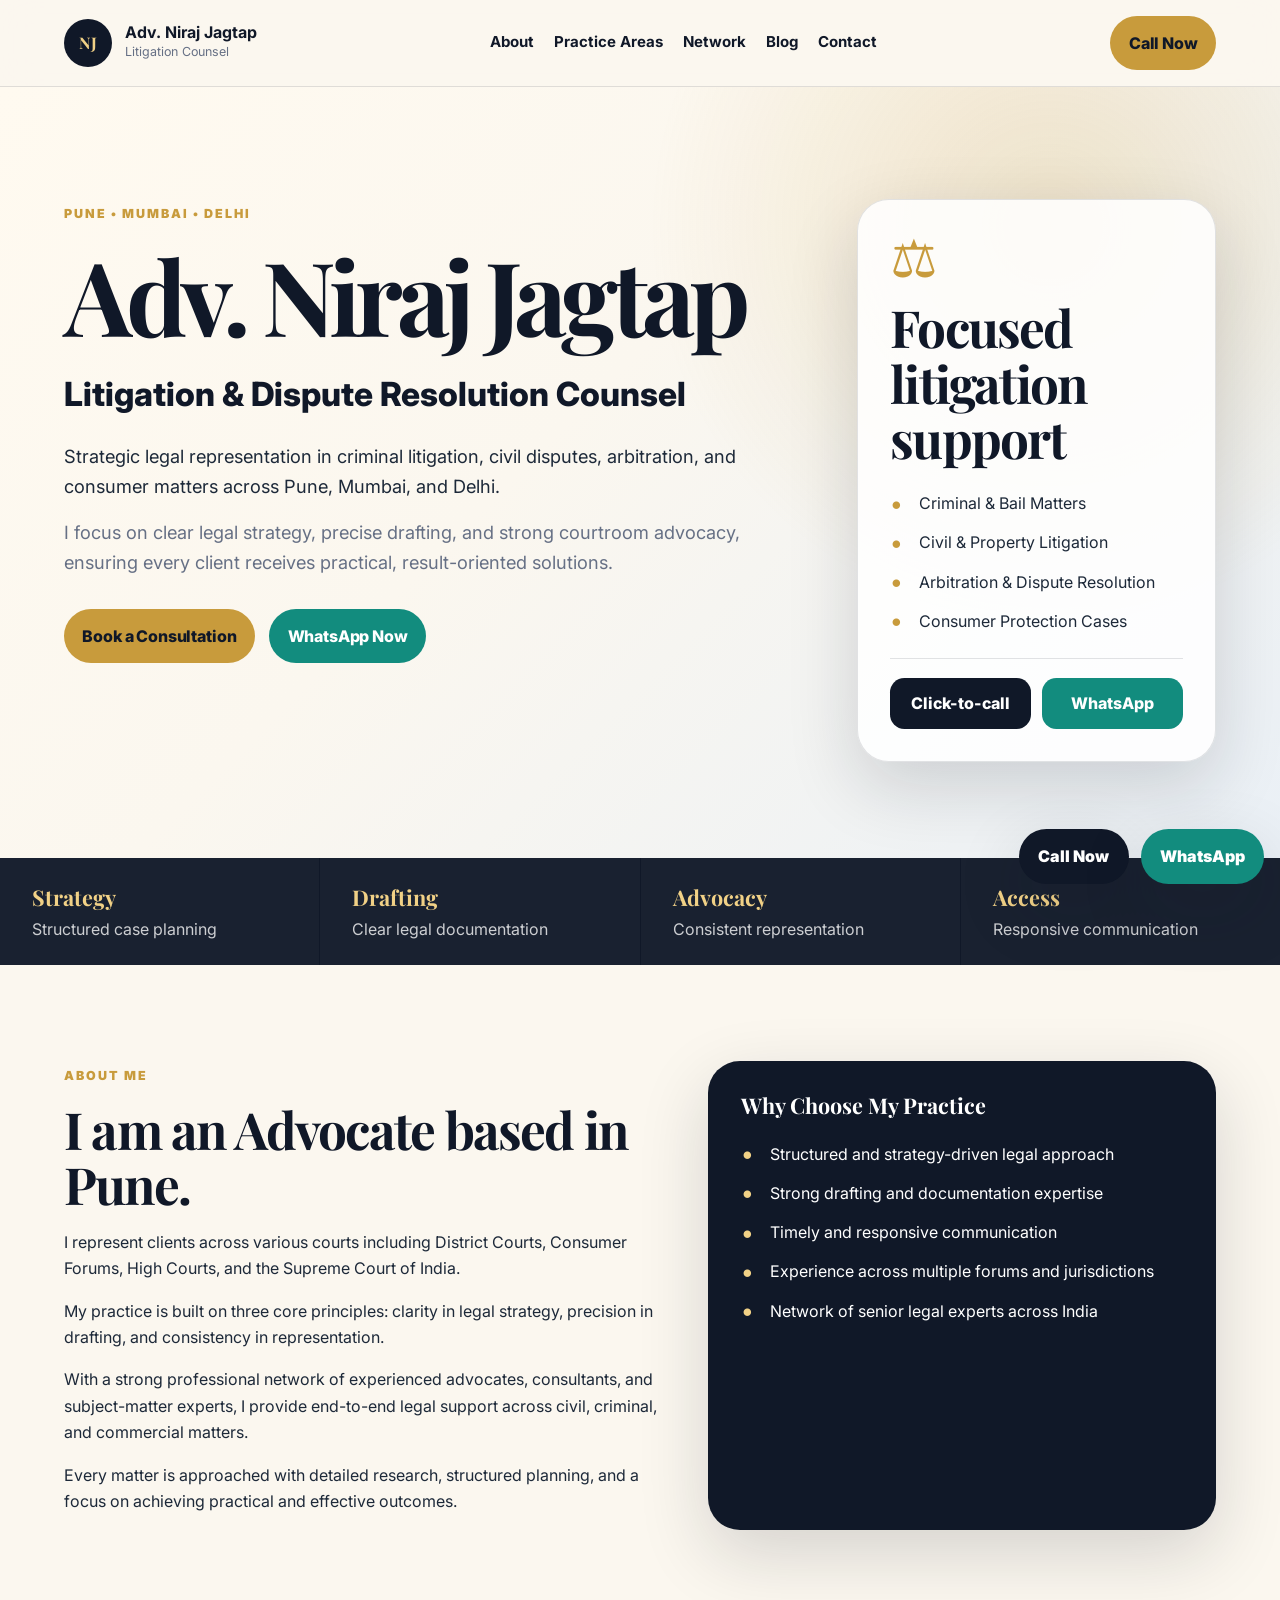
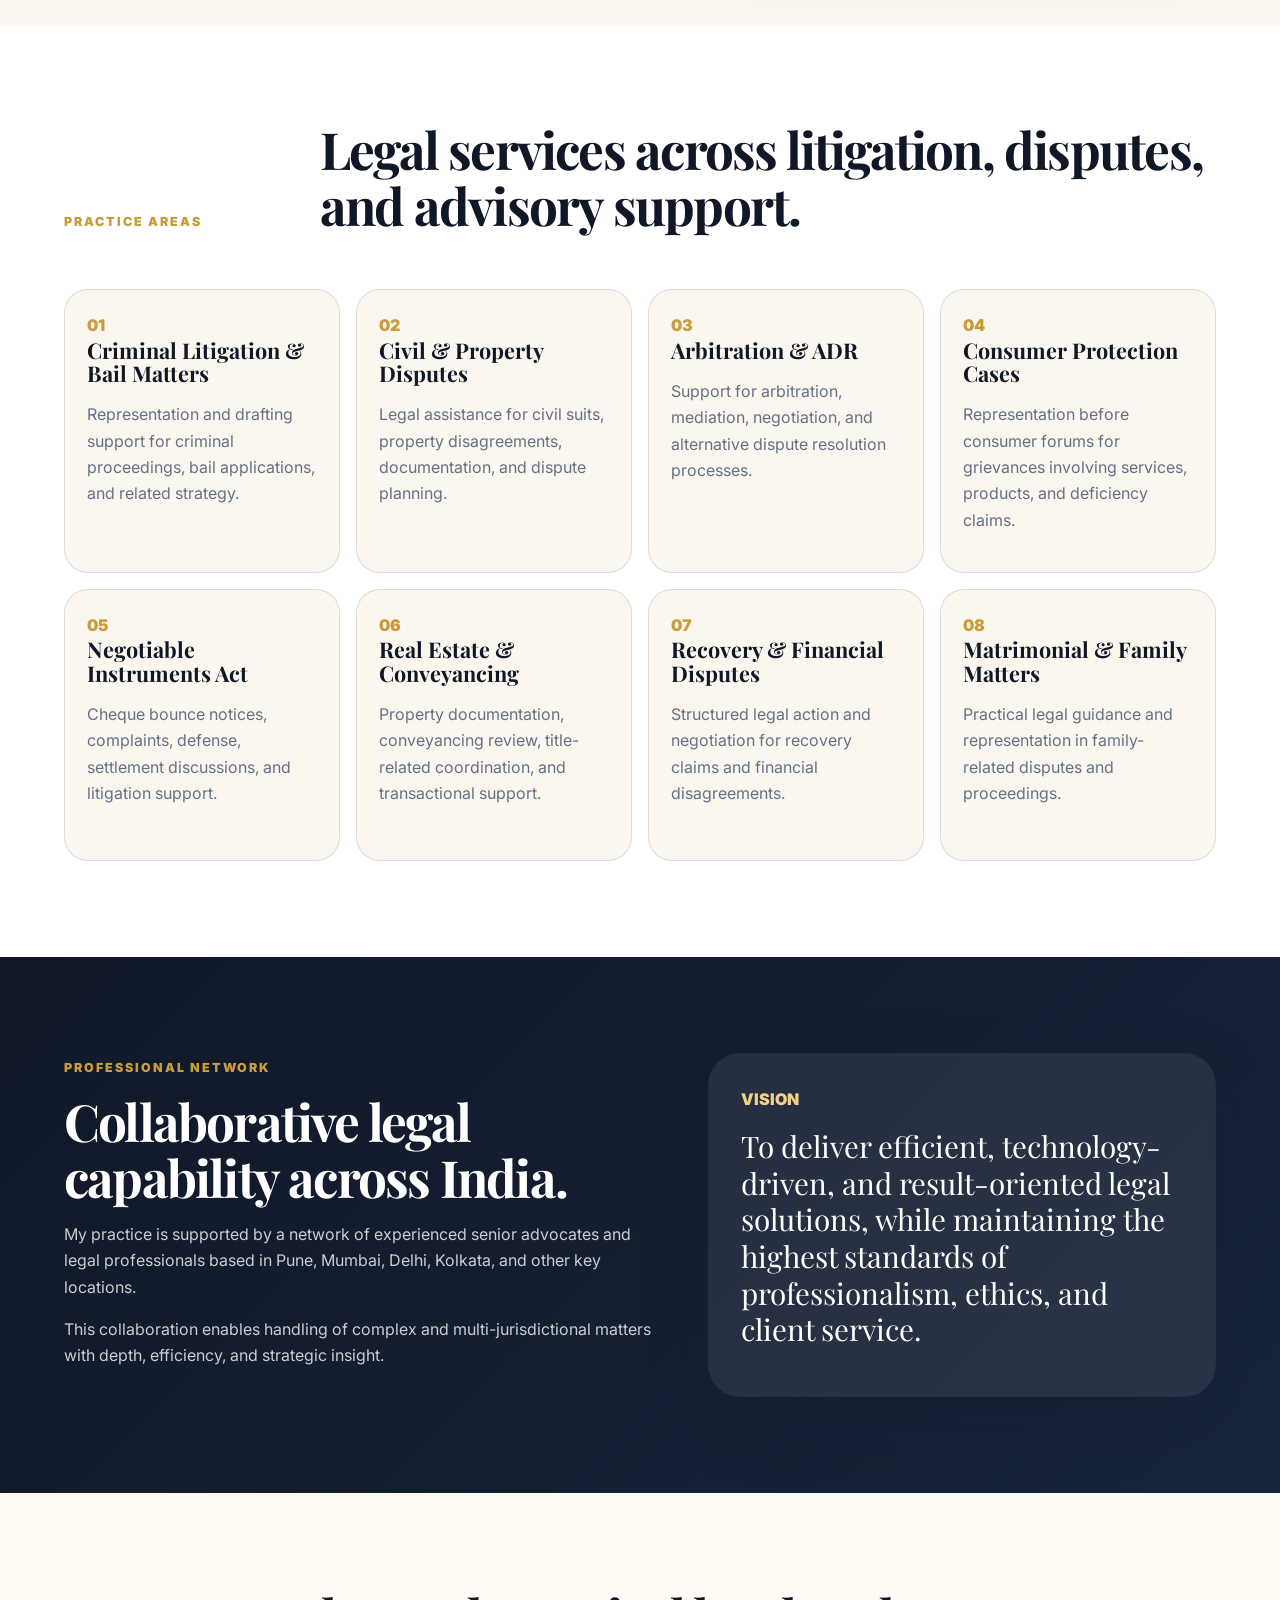
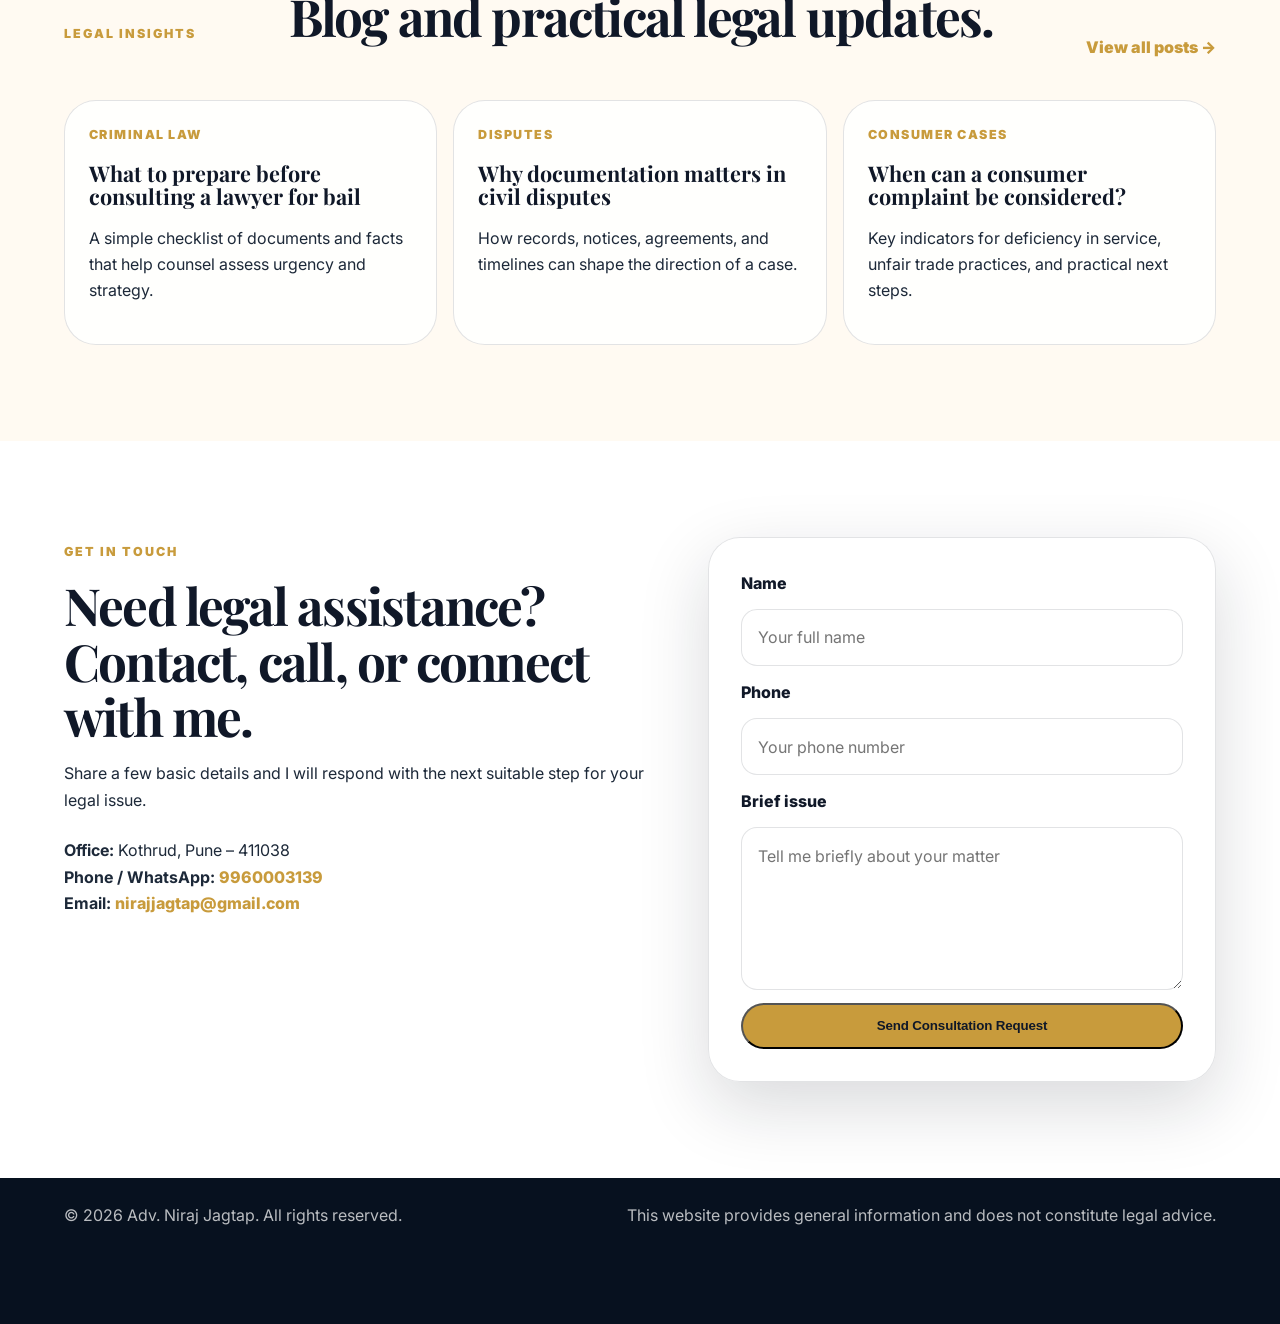
==== index.html @ cd0953e5 "Build advocate portfolio website" ====
<!DOCTYPE html>
<html lang="en">
<head>
  <meta charset="UTF-8" />
  <meta name="viewport" content="width=device-width, initial-scale=1.0" />
  <meta name="description" content="Adv. Niraj Jagtap offers strategic legal representation in criminal litigation, civil disputes, arbitration, consumer matters, and more across Pune, Mumbai, and Delhi." />
  <title>Adv. Niraj Jagtap | Litigation & Dispute Resolution Counsel</title>
  <link rel="preconnect" href="https://fonts.googleapis.com">
  <link rel="preconnect" href="https://fonts.gstatic.com" crossorigin>
  <link href="https://fonts.googleapis.com/css2?family=Inter:wght@400;500;600;700;800&family=Playfair+Display:wght@600;700&display=swap" rel="stylesheet">
  <link rel="stylesheet" href="styles.css" />
</head>
<body>
  <header class="site-header">
    <a class="brand" href="index.html" aria-label="Advocate Niraj Jagtap home">
      <span class="brand-mark">NJ</span>
      <span>
        <strong>Adv. Niraj Jagtap</strong>
        <small>Litigation Counsel</small>
      </span>
    </a>
    <button class="nav-toggle" aria-label="Toggle navigation" aria-expanded="false">☰</button>
    <nav class="site-nav" aria-label="Main navigation">
      <a href="#about">About</a>
      <a href="#practice">Practice Areas</a>
      <a href="#network">Network</a>
      <a href="blog.html">Blog</a>
      <a href="#contact">Contact</a>
    </nav>
    <a class="header-call" href="tel:+919960003139">Call Now</a>
  </header>

  <main>
    <section class="hero section-pad">
      <div class="hero-content">
        <span class="eyebrow">Pune • Mumbai • Delhi</span>
        <h1>Adv. Niraj Jagtap</h1>
        <p class="hero-subtitle">Litigation & Dispute Resolution Counsel</p>
        <p class="hero-copy">Strategic legal representation in criminal litigation, civil disputes, arbitration, and consumer matters across Pune, Mumbai, and Delhi.</p>
        <p class="hero-copy muted">I focus on clear legal strategy, precise drafting, and strong courtroom advocacy, ensuring every client receives practical, result-oriented solutions.</p>
        <div class="hero-actions" aria-label="Consultation options">
          <a class="btn btn-primary" href="#contact">Book a Consultation</a>
          <a class="btn btn-whatsapp" href="https://wa.me/919960003139?text=Hello%20Adv.%20Niraj%20Jagtap%2C%20I%20would%20like%20to%20book%20a%20consultation." target="_blank" rel="noopener">WhatsApp Now</a>
        </div>
      </div>
      <aside class="hero-card" aria-label="Key practice highlights">
        <div class="court-icon" aria-hidden="true">⚖</div>
        <h2>Focused litigation support</h2>
        <ul class="check-list">
          <li>Criminal & Bail Matters</li>
          <li>Civil & Property Litigation</li>
          <li>Arbitration & Dispute Resolution</li>
          <li>Consumer Protection Cases</li>
        </ul>
        <div class="quick-contact">
          <a href="tel:+919960003139">Click-to-call</a>
          <a href="https://wa.me/919960003139" target="_blank" rel="noopener">WhatsApp</a>
        </div>
      </aside>
    </section>

    <section class="trust-strip" aria-label="Practice strengths">
      <div><strong>Strategy</strong><span>Structured case planning</span></div>
      <div><strong>Drafting</strong><span>Clear legal documentation</span></div>
      <div><strong>Advocacy</strong><span>Consistent representation</span></div>
      <div><strong>Access</strong><span>Responsive communication</span></div>
    </section>

    <section id="about" class="section-pad about-grid">
      <div>
        <span class="eyebrow">About Me</span>
        <h2>I am an Advocate based in Pune.</h2>
        <p>I represent clients across various courts including District Courts, Consumer Forums, High Courts, and the Supreme Court of India.</p>
        <p>My practice is built on three core principles: clarity in legal strategy, precision in drafting, and consistency in representation.</p>
        <p>With a strong professional network of experienced advocates, consultants, and subject-matter experts, I provide end-to-end legal support across civil, criminal, and commercial matters.</p>
        <p>Every matter is approached with detailed research, structured planning, and a focus on achieving practical and effective outcomes.</p>
      </div>
      <div class="principles-card">
        <h3>Why Choose My Practice</h3>
        <ul class="check-list dark">
          <li>Structured and strategy-driven legal approach</li>
          <li>Strong drafting and documentation expertise</li>
          <li>Timely and responsive communication</li>
          <li>Experience across multiple forums and jurisdictions</li>
          <li>Network of senior legal experts across India</li>
        </ul>
      </div>
    </section>

    <section id="practice" class="section-pad practice-section">
      <div class="section-heading">
        <span class="eyebrow">Practice Areas</span>
        <h2>Legal services across litigation, disputes, and advisory support.</h2>
      </div>
      <div class="practice-grid">
        <article>
          <span>01</span>
          <h3>Criminal Litigation & Bail Matters</h3>
          <p>Representation and drafting support for criminal proceedings, bail applications, and related strategy.</p>
        </article>
        <article>
          <span>02</span>
          <h3>Civil & Property Disputes</h3>
          <p>Legal assistance for civil suits, property disagreements, documentation, and dispute planning.</p>
        </article>
        <article>
          <span>03</span>
          <h3>Arbitration & ADR</h3>
          <p>Support for arbitration, mediation, negotiation, and alternative dispute resolution processes.</p>
        </article>
        <article>
          <span>04</span>
          <h3>Consumer Protection Cases</h3>
          <p>Representation before consumer forums for grievances involving services, products, and deficiency claims.</p>
        </article>
        <article>
          <span>05</span>
          <h3>Negotiable Instruments Act</h3>
          <p>Cheque bounce notices, complaints, defense, settlement discussions, and litigation support.</p>
        </article>
        <article>
          <span>06</span>
          <h3>Real Estate & Conveyancing</h3>
          <p>Property documentation, conveyancing review, title-related coordination, and transactional support.</p>
        </article>
        <article>
          <span>07</span>
          <h3>Recovery & Financial Disputes</h3>
          <p>Structured legal action and negotiation for recovery claims and financial disagreements.</p>
        </article>
        <article>
          <span>08</span>
          <h3>Matrimonial & Family Matters</h3>
          <p>Practical legal guidance and representation in family-related disputes and proceedings.</p>
        </article>
      </div>
    </section>

    <section id="network" class="section-pad split-panel">
      <div>
        <span class="eyebrow">Professional Network</span>
        <h2>Collaborative legal capability across India.</h2>
        <p>My practice is supported by a network of experienced senior advocates and legal professionals based in Pune, Mumbai, Delhi, Kolkata, and other key locations.</p>
        <p>This collaboration enables handling of complex and multi-jurisdictional matters with depth, efficiency, and strategic insight.</p>
      </div>
      <div class="vision-card">
        <span>Vision</span>
        <p>To deliver efficient, technology-driven, and result-oriented legal solutions, while maintaining the highest standards of professionalism, ethics, and client service.</p>
      </div>
    </section>

    <section class="section-pad blog-preview">
      <div class="section-heading compact">
        <span class="eyebrow">Legal Insights</span>
        <h2>Blog and practical legal updates.</h2>
        <a href="blog.html">View all posts →</a>
      </div>
      <div class="blog-cards">
        <article>
          <p class="blog-tag">Criminal Law</p>
          <h3>What to prepare before consulting a lawyer for bail</h3>
          <p>A simple checklist of documents and facts that help counsel assess urgency and strategy.</p>
        </article>
        <article>
          <p class="blog-tag">Disputes</p>
          <h3>Why documentation matters in civil disputes</h3>
          <p>How records, notices, agreements, and timelines can shape the direction of a case.</p>
        </article>
        <article>
          <p class="blog-tag">Consumer Cases</p>
          <h3>When can a consumer complaint be considered?</h3>
          <p>Key indicators for deficiency in service, unfair trade practices, and practical next steps.</p>
        </article>
      </div>
    </section>

    <section id="contact" class="section-pad contact-section">
      <div class="contact-copy">
        <span class="eyebrow">Get in Touch</span>
        <h2>Need legal assistance? Contact, call, or connect with me.</h2>
        <p>Share a few basic details and I will respond with the next suitable step for your legal issue.</p>
        <address>
          <strong>Office:</strong> Kothrud, Pune – 411038<br>
          <strong>Phone / WhatsApp:</strong> <a href="tel:+919960003139">9960003139</a><br>
          <strong>Email:</strong> <a href="mailto:nirajjagtap@gmail.com">nirajjagtap@gmail.com</a>
        </address>
      </div>
      <form class="contact-form" action="mailto:nirajjagtap@gmail.com" method="post" enctype="text/plain">
        <label for="name">Name</label>
        <input id="name" name="Name" type="text" placeholder="Your full name" required>
        <label for="phone">Phone</label>
        <input id="phone" name="Phone" type="tel" placeholder="Your phone number" required>
        <label for="issue">Brief issue</label>
        <textarea id="issue" name="Brief issue" rows="5" placeholder="Tell me briefly about your matter" required></textarea>
        <button class="btn btn-primary" type="submit">Send Consultation Request</button>
      </form>
    </section>
  </main>

  <footer class="site-footer">
    <p>© 2026 Adv. Niraj Jagtap. All rights reserved.</p>
    <p>This website provides general information and does not constitute legal advice.</p>
  </footer>

  <div class="floating-actions" aria-label="Persistent contact buttons">
    <a class="float-call" href="tel:+919960003139">Call Now</a>
    <a class="float-whatsapp" href="https://wa.me/919960003139?text=Hello%20Adv.%20Niraj%20Jagtap%2C%20I%20need%20legal%20assistance." target="_blank" rel="noopener" aria-label="WhatsApp Adv. Niraj Jagtap">WhatsApp</a>
  </div>

  <script src="script.js"></script>
</body>
</html>
---- styles.css ----
:root {
  --navy: #101828;
  --navy-2: #18243a;
  --gold: #c89b3c;
  --gold-2: #f1d186;
  --cream: #fbf7ef;
  --paper: #ffffff;
  --ink: #1d2939;
  --muted: #667085;
  --line: rgba(16, 24, 40, 0.12);
  --shadow: 0 24px 70px rgba(16, 24, 40, 0.16);
  --whatsapp: #128c7e;
}

* { box-sizing: border-box; }

html { scroll-behavior: smooth; }

body {
  margin: 0;
  color: var(--ink);
  background: var(--cream);
  font-family: Inter, system-ui, -apple-system, BlinkMacSystemFont, "Segoe UI", sans-serif;
  line-height: 1.65;
}

a { color: inherit; text-decoration: none; }

p { margin: 0 0 1rem; }

h1, h2, h3 {
  color: var(--navy);
  font-family: "Playfair Display", Georgia, serif;
  line-height: 1.08;
  margin: 0 0 1rem;
}

h1 { font-size: clamp(3rem, 8vw, 6.7rem); letter-spacing: -0.06em; }
h2 { font-size: clamp(2rem, 4vw, 3.4rem); letter-spacing: -0.035em; }
h3 { font-size: 1.35rem; }

.section-pad { padding: 6rem clamp(1.2rem, 5vw, 5.5rem); }

.site-header {
  align-items: center;
  backdrop-filter: blur(18px);
  background: rgba(251, 247, 239, 0.9);
  border-bottom: 1px solid var(--line);
  display: flex;
  gap: 1.5rem;
  justify-content: space-between;
  left: 0;
  padding: 1rem clamp(1.2rem, 5vw, 5.5rem);
  position: sticky;
  right: 0;
  top: 0;
  z-index: 50;
}

.brand { align-items: center; display: flex; gap: 0.8rem; min-width: max-content; }
.brand-mark {
  align-items: center;
  background: var(--navy);
  border-radius: 50%;
  color: var(--gold-2);
  display: inline-flex;
  font-family: "Playfair Display", Georgia, serif;
  font-weight: 700;
  height: 3rem;
  justify-content: center;
  width: 3rem;
}
.brand strong { color: var(--navy); display: block; line-height: 1.2; }
.brand small { color: var(--muted); display: block; font-size: 0.78rem; }

.site-nav { align-items: center; display: flex; gap: 1.25rem; font-weight: 700; }
.site-nav a { color: var(--navy); font-size: 0.94rem; }
.site-nav a:hover, .site-nav a[aria-current="page"] { color: var(--gold); }

.header-call,
.btn {
  border-radius: 999px;
  display: inline-flex;
  font-weight: 800;
  justify-content: center;
  letter-spacing: -0.01em;
  padding: 0.85rem 1.15rem;
  transition: transform 180ms ease, box-shadow 180ms ease, background 180ms ease;
}

.header-call, .btn-primary { background: var(--gold); color: var(--navy); }
.btn-whatsapp { background: var(--whatsapp); color: white; }
.btn:hover, .header-call:hover { box-shadow: var(--shadow); transform: translateY(-2px); }
.nav-toggle { display: none; }

.hero {
  background:
    radial-gradient(circle at 82% 18%, rgba(200, 155, 60, 0.22), transparent 25rem),
    linear-gradient(135deg, #fffaf0 0%, #fbf7ef 44%, #eaf0f6 100%);
  display: grid;
  gap: 3rem;
  grid-template-columns: minmax(0, 1.35fr) minmax(20rem, 0.65fr);
  min-height: 82vh;
  padding-top: 7rem;
}

.eyebrow {
  color: var(--gold);
  display: inline-flex;
  font-size: 0.78rem;
  font-weight: 900;
  letter-spacing: 0.16em;
  margin-bottom: 1rem;
  text-transform: uppercase;
}

.hero-subtitle { color: var(--navy); font-size: clamp(1.35rem, 2.6vw, 2.1rem); font-weight: 800; margin-bottom: 1.2rem; }
.hero-copy { font-size: 1.14rem; max-width: 48rem; }
.muted { color: var(--muted); }
.hero-actions { display: flex; flex-wrap: wrap; gap: 0.9rem; margin-top: 2rem; }

.hero-card,
.principles-card,
.vision-card,
.contact-form,
.post-card,
.blog-cards article {
  background: rgba(255, 255, 255, 0.86);
  border: 1px solid var(--line);
  border-radius: 2rem;
  box-shadow: var(--shadow);
}

.hero-card { align-self: end; padding: 2rem; }
.court-icon { color: var(--gold); font-size: 3.3rem; line-height: 1; margin-bottom: 1rem; }
.check-list { list-style: none; margin: 1.5rem 0; padding: 0; }
.check-list li { margin-bottom: 0.8rem; padding-left: 1.8rem; position: relative; }
.check-list li::before { color: var(--gold); content: "•"; font-size: 1.5rem; left: 0; line-height: 1; position: absolute; top: 0.08rem; }
.quick-contact { border-top: 1px solid var(--line); display: grid; gap: 0.7rem; grid-template-columns: 1fr 1fr; padding-top: 1.2rem; }
.quick-contact a { background: var(--navy); border-radius: 0.9rem; color: white; font-weight: 800; padding: 0.75rem; text-align: center; }
.quick-contact a:last-child { background: var(--whatsapp); }

.trust-strip {
  background: var(--navy);
  color: white;
  display: grid;
  gap: 1px;
  grid-template-columns: repeat(4, 1fr);
}
.trust-strip div { background: rgba(255, 255, 255, 0.04); padding: 1.4rem clamp(1rem, 3vw, 2rem); }
.trust-strip strong { color: var(--gold-2); display: block; font-family: "Playfair Display", Georgia, serif; font-size: 1.35rem; }
.trust-strip span { color: rgba(255, 255, 255, 0.78); }

.about-grid, .split-panel, .contact-section {
  display: grid;
  gap: 3rem;
  grid-template-columns: minmax(0, 1.08fr) minmax(20rem, 0.92fr);
}
.principles-card { background: var(--navy); color: white; padding: 2rem; }
.principles-card h3 { color: white; }
.check-list.dark li::before { color: var(--gold-2); }

.practice-section { background: #fff; }
.section-heading { align-items: end; display: flex; gap: 2rem; justify-content: space-between; margin-bottom: 2.5rem; }
.section-heading h2 { max-width: 56rem; }
.practice-grid { display: grid; gap: 1rem; grid-template-columns: repeat(4, 1fr); }
.practice-grid article {
  background: var(--cream);
  border: 1px solid var(--line);
  border-radius: 1.5rem;
  min-height: 17rem;
  padding: 1.4rem;
}
.practice-grid span { color: var(--gold); font-weight: 900; }
.practice-grid p { color: var(--muted); }

.split-panel { background: linear-gradient(135deg, var(--navy), var(--navy-2)); color: rgba(255, 255, 255, 0.78); }
.split-panel h2 { color: white; }
.vision-card { background: rgba(255, 255, 255, 0.08); color: white; padding: 2rem; }
.vision-card span { color: var(--gold-2); font-weight: 900; text-transform: uppercase; }
.vision-card p { font-family: "Playfair Display", Georgia, serif; font-size: 1.85rem; line-height: 1.24; margin-top: 1rem; }

.blog-preview { background: #fffaf2; }
.section-heading.compact a { color: var(--gold); font-weight: 900; min-width: max-content; }
.blog-cards { display: grid; gap: 1rem; grid-template-columns: repeat(3, 1fr); }
.blog-cards article { box-shadow: none; padding: 1.5rem; }
.blog-tag { color: var(--gold); font-size: 0.78rem; font-weight: 900; letter-spacing: 0.12em; text-transform: uppercase; }

.contact-section { background: var(--paper); }
.contact-copy address { font-style: normal; margin-top: 1.5rem; }
.contact-copy a { color: var(--gold); font-weight: 800; }
.contact-form { display: grid; gap: 0.8rem; padding: 2rem; }
.contact-form label { color: var(--navy); font-weight: 800; }
.contact-form input, .contact-form textarea {
  border: 1px solid var(--line);
  border-radius: 1rem;
  font: inherit;
  padding: 0.9rem 1rem;
  resize: vertical;
  width: 100%;
}
.contact-form input:focus, .contact-form textarea:focus { border-color: var(--gold); outline: 3px solid rgba(200, 155, 60, 0.18); }

.page-hero {
  background: linear-gradient(135deg, var(--navy), #233450);
  color: rgba(255, 255, 255, 0.8);
  padding-bottom: 5rem;
  padding-top: 6rem;
}
.page-hero h1 { color: white; max-width: 65rem; }
.page-hero p { max-width: 52rem; }
.blog-list { display: grid; gap: 1.2rem; grid-template-columns: repeat(2, 1fr); }
.post-card { box-shadow: none; padding: 1.7rem; }
.post-card p:not(.blog-tag) { color: var(--muted); }
.post-card a { color: var(--gold); font-weight: 900; }

.site-footer {
  background: #07111f;
  color: rgba(255, 255, 255, 0.72);
  display: flex;
  flex-wrap: wrap;
  gap: 1rem;
  justify-content: space-between;
  padding: 1.5rem clamp(1.2rem, 5vw, 5.5rem) 6rem;
}
.site-footer p { margin: 0; }

.floating-actions {
  bottom: 1rem;
  display: flex;
  gap: 0.75rem;
  position: fixed;
  right: 1rem;
  z-index: 60;
}
.floating-actions a {
  border-radius: 999px;
  box-shadow: var(--shadow);
  color: white;
  font-weight: 900;
  padding: 0.9rem 1.2rem;
}
.float-call { background: var(--navy); }
.float-whatsapp { background: var(--whatsapp); }

@media (max-width: 1050px) {
  .practice-grid { grid-template-columns: repeat(2, 1fr); }
  .hero, .about-grid, .split-panel, .contact-section { grid-template-columns: 1fr; }
  .hero-card { align-self: stretch; }
}

@media (max-width: 760px) {
  .section-pad { padding: 4rem 1.15rem; }
  .site-header { padding: 0.85rem 1rem; }
  .nav-toggle {
    background: var(--navy);
    border: 0;
    border-radius: 0.7rem;
    color: white;
    display: inline-flex;
    font-size: 1.2rem;
    padding: 0.5rem 0.7rem;
  }
  .site-nav {
    background: var(--paper);
    border: 1px solid var(--line);
    border-radius: 1rem;
    box-shadow: var(--shadow);
    display: none;
    flex-direction: column;
    left: 1rem;
    padding: 1rem;
    position: absolute;
    right: 1rem;
    top: 4.7rem;
  }
  .site-nav.open { display: flex; }
  .header-call { display: none; }
  .hero { min-height: auto; padding-top: 4.5rem; }
  .trust-strip, .blog-cards, .blog-list { grid-template-columns: 1fr; }
  .practice-grid { grid-template-columns: 1fr; }
  .section-heading { align-items: start; flex-direction: column; }
  .quick-contact, .floating-actions { grid-template-columns: 1fr 1fr; }
  .floating-actions { left: 0.75rem; right: 0.75rem; }
  .floating-actions a { flex: 1; padding-inline: 0.8rem; text-align: center; }
}
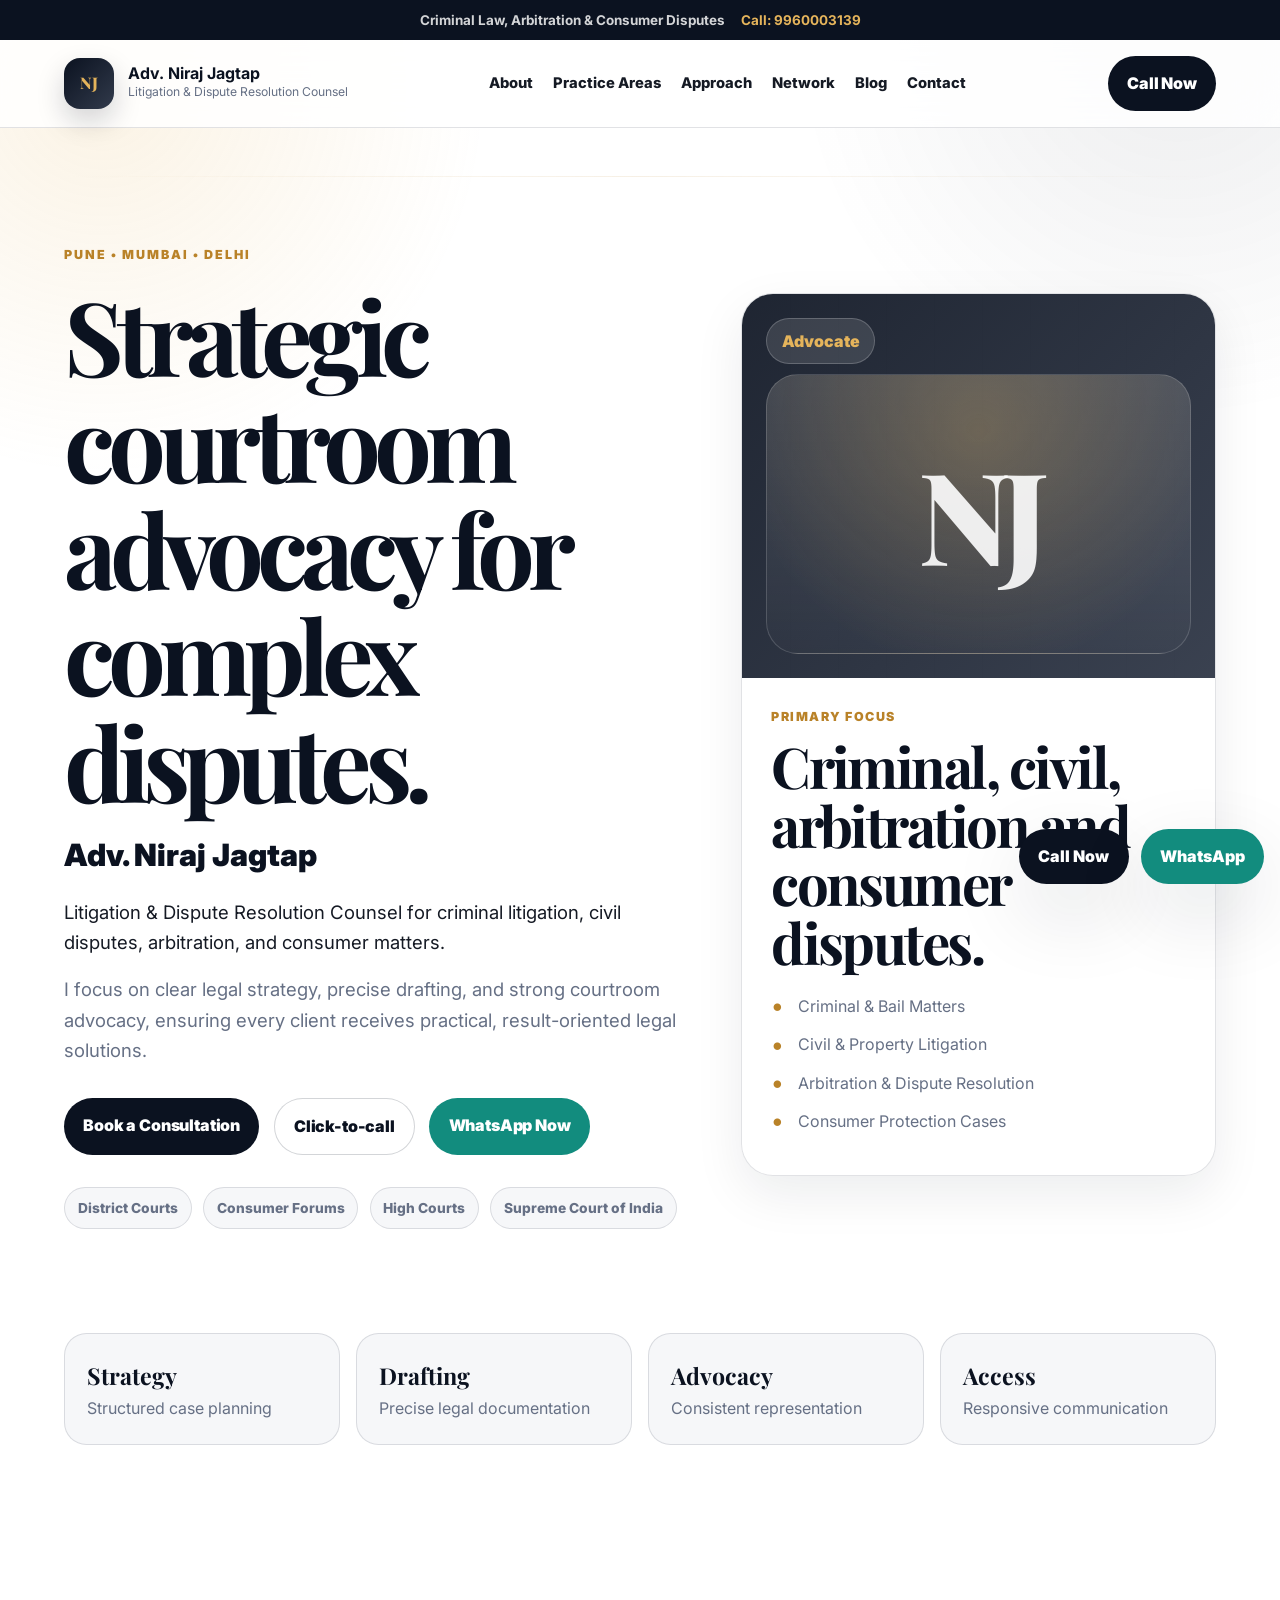
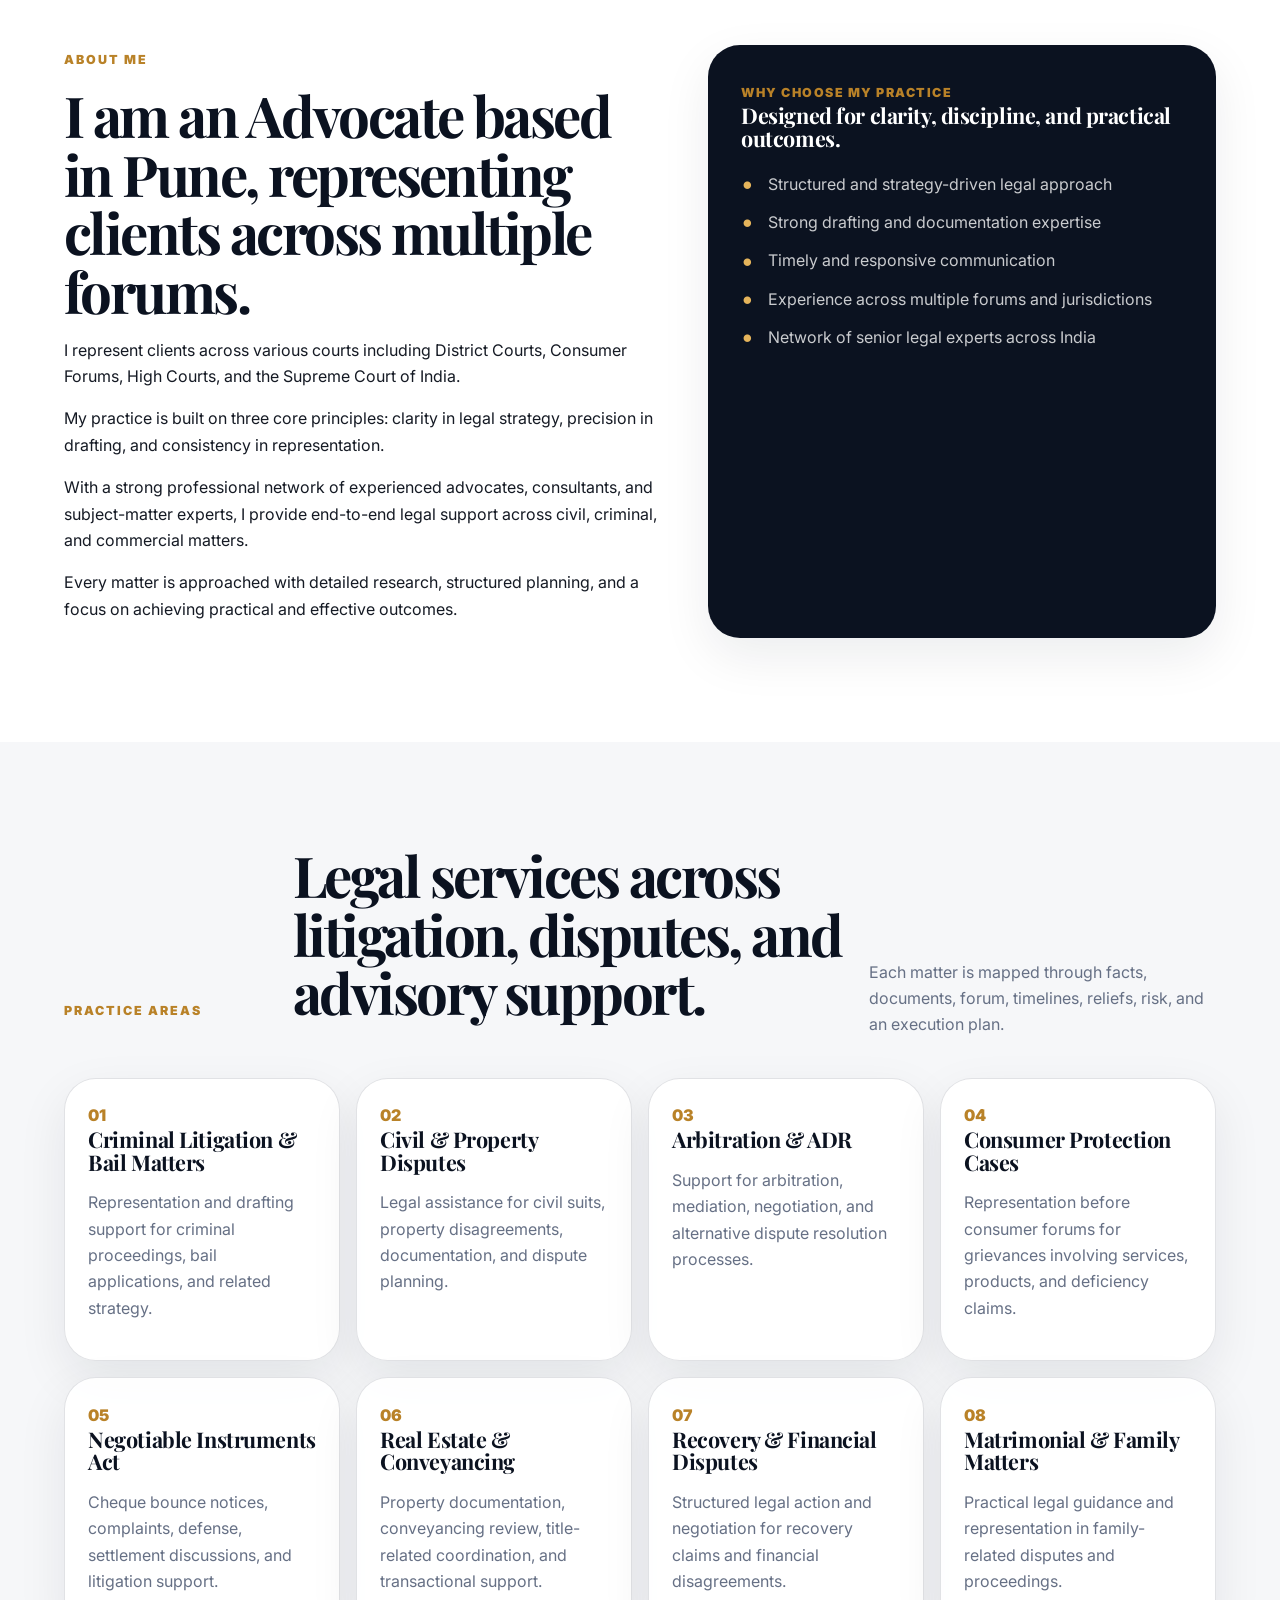
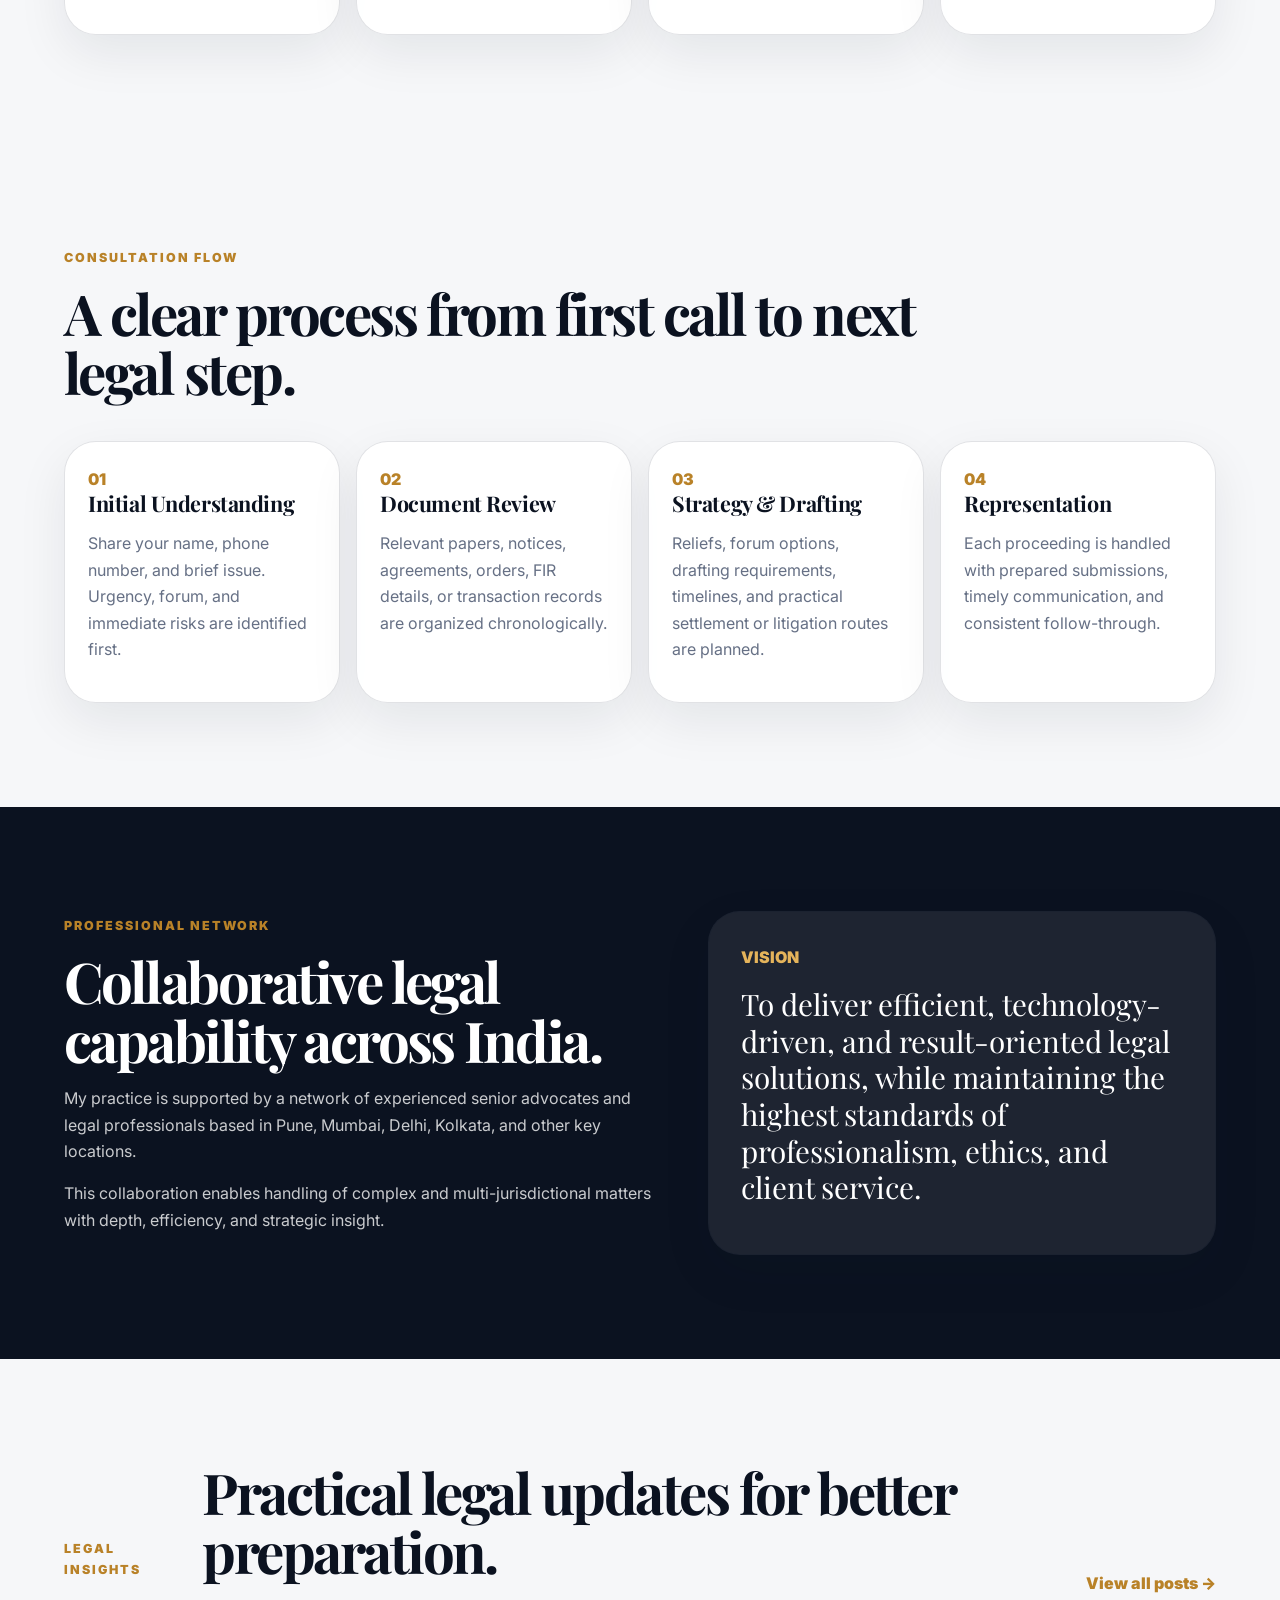
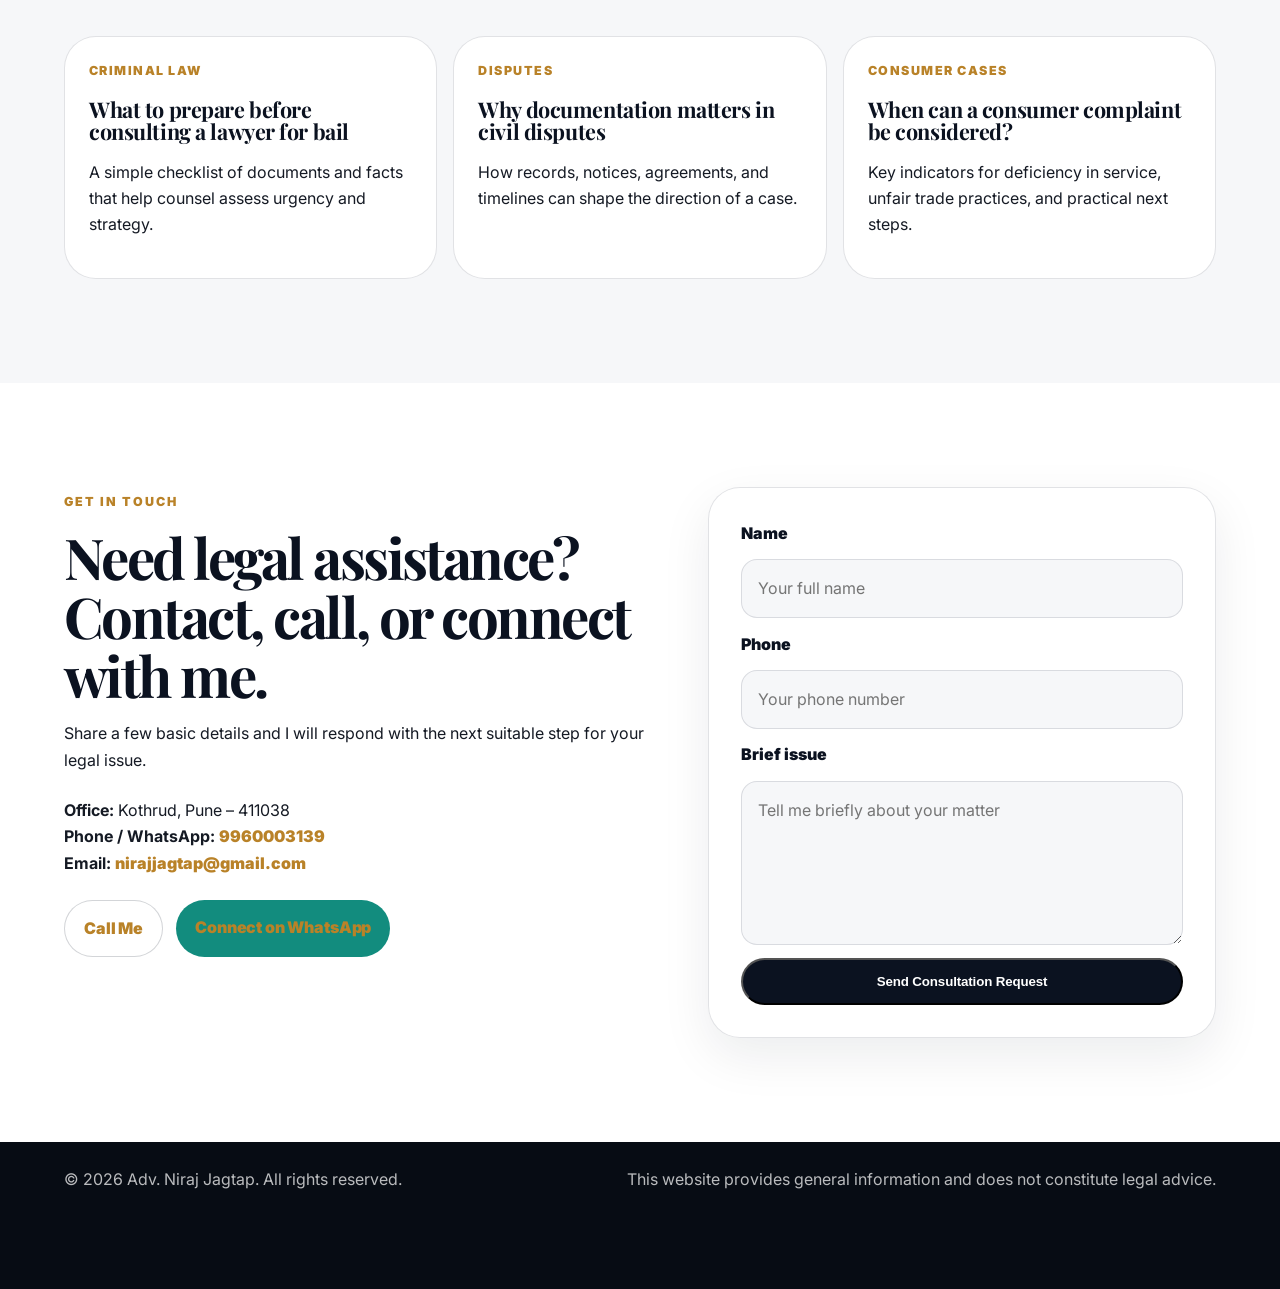
==== commit ece37d33: "Refine modern advocate website design" ====
--- a/index.html
+++ b/index.html
@@ -7,22 +7,28 @@
   <title>Adv. Niraj Jagtap | Litigation & Dispute Resolution Counsel</title>
   <link rel="preconnect" href="https://fonts.googleapis.com">
   <link rel="preconnect" href="https://fonts.gstatic.com" crossorigin>
-  <link href="https://fonts.googleapis.com/css2?family=Inter:wght@400;500;600;700;800&family=Playfair+Display:wght@600;700&display=swap" rel="stylesheet">
+  <link href="https://fonts.googleapis.com/css2?family=Inter:wght@400;500;600;700;800;900&family=Playfair+Display:wght@600;700;800&display=swap" rel="stylesheet">
   <link rel="stylesheet" href="styles.css" />
 </head>
 <body>
+  <div class="top-ribbon">
+    <span>Criminal Law, Arbitration & Consumer Disputes</span>
+    <a href="tel:+919960003139">Call: 9960003139</a>
+  </div>
+
   <header class="site-header">
     <a class="brand" href="index.html" aria-label="Advocate Niraj Jagtap home">
       <span class="brand-mark">NJ</span>
       <span>
         <strong>Adv. Niraj Jagtap</strong>
-        <small>Litigation Counsel</small>
+        <small>Litigation & Dispute Resolution Counsel</small>
       </span>
     </a>
     <button class="nav-toggle" aria-label="Toggle navigation" aria-expanded="false">☰</button>
     <nav class="site-nav" aria-label="Main navigation">
       <a href="#about">About</a>
       <a href="#practice">Practice Areas</a>
+      <a href="#approach">Approach</a>
       <a href="#network">Network</a>
       <a href="blog.html">Blog</a>
       <a href="#contact">Contact</a>
@@ -31,52 +37,65 @@
   </header>
 
   <main>
-    <section class="hero section-pad">
+    <section class="hero section-pad reveal">
       <div class="hero-content">
         <span class="eyebrow">Pune • Mumbai • Delhi</span>
-        <h1>Adv. Niraj Jagtap</h1>
-        <p class="hero-subtitle">Litigation & Dispute Resolution Counsel</p>
-        <p class="hero-copy">Strategic legal representation in criminal litigation, civil disputes, arbitration, and consumer matters across Pune, Mumbai, and Delhi.</p>
-        <p class="hero-copy muted">I focus on clear legal strategy, precise drafting, and strong courtroom advocacy, ensuring every client receives practical, result-oriented solutions.</p>
+        <h1>Strategic courtroom advocacy for complex disputes.</h1>
+        <p class="hero-subtitle">Adv. Niraj Jagtap</p>
+        <p class="hero-copy">Litigation & Dispute Resolution Counsel for criminal litigation, civil disputes, arbitration, and consumer matters.</p>
+        <p class="hero-copy muted">I focus on clear legal strategy, precise drafting, and strong courtroom advocacy, ensuring every client receives practical, result-oriented legal solutions.</p>
         <div class="hero-actions" aria-label="Consultation options">
           <a class="btn btn-primary" href="#contact">Book a Consultation</a>
+          <a class="btn btn-outline" href="tel:+919960003139">Click-to-call</a>
           <a class="btn btn-whatsapp" href="https://wa.me/919960003139?text=Hello%20Adv.%20Niraj%20Jagtap%2C%20I%20would%20like%20to%20book%20a%20consultation." target="_blank" rel="noopener">WhatsApp Now</a>
         </div>
-      </div>
-      <aside class="hero-card" aria-label="Key practice highlights">
-        <div class="court-icon" aria-hidden="true">⚖</div>
-        <h2>Focused litigation support</h2>
-        <ul class="check-list">
-          <li>Criminal & Bail Matters</li>
-          <li>Civil & Property Litigation</li>
-          <li>Arbitration & Dispute Resolution</li>
-          <li>Consumer Protection Cases</li>
-        </ul>
-        <div class="quick-contact">
-          <a href="tel:+919960003139">Click-to-call</a>
-          <a href="https://wa.me/919960003139" target="_blank" rel="noopener">WhatsApp</a>
+        <div class="hero-proof" aria-label="Practice strengths">
+          <span>District Courts</span>
+          <span>Consumer Forums</span>
+          <span>High Courts</span>
+          <span>Supreme Court of India</span>
+        </div>
+      </div>
+
+      <aside class="counsel-card" aria-label="Advocate profile summary">
+        <div class="portrait-shell">
+          <div class="portrait-badge">Advocate</div>
+          <div class="portrait-visual" aria-hidden="true">
+            <span class="monogram">NJ</span>
+          </div>
+        </div>
+        <div class="card-content">
+          <p class="card-label">Primary Focus</p>
+          <h2>Criminal, civil, arbitration and consumer disputes.</h2>
+          <ul class="check-list compact">
+            <li>Criminal & Bail Matters</li>
+            <li>Civil & Property Litigation</li>
+            <li>Arbitration & Dispute Resolution</li>
+            <li>Consumer Protection Cases</li>
+          </ul>
         </div>
       </aside>
     </section>
 
-    <section class="trust-strip" aria-label="Practice strengths">
+    <section class="trust-strip reveal" aria-label="Practice strengths">
       <div><strong>Strategy</strong><span>Structured case planning</span></div>
-      <div><strong>Drafting</strong><span>Clear legal documentation</span></div>
+      <div><strong>Drafting</strong><span>Precise legal documentation</span></div>
       <div><strong>Advocacy</strong><span>Consistent representation</span></div>
       <div><strong>Access</strong><span>Responsive communication</span></div>
     </section>
 
-    <section id="about" class="section-pad about-grid">
+    <section id="about" class="section-pad about-grid reveal">
       <div>
         <span class="eyebrow">About Me</span>
-        <h2>I am an Advocate based in Pune.</h2>
+        <h2>I am an Advocate based in Pune, representing clients across multiple forums.</h2>
         <p>I represent clients across various courts including District Courts, Consumer Forums, High Courts, and the Supreme Court of India.</p>
         <p>My practice is built on three core principles: clarity in legal strategy, precision in drafting, and consistency in representation.</p>
         <p>With a strong professional network of experienced advocates, consultants, and subject-matter experts, I provide end-to-end legal support across civil, criminal, and commercial matters.</p>
         <p>Every matter is approached with detailed research, structured planning, and a focus on achieving practical and effective outcomes.</p>
       </div>
       <div class="principles-card">
-        <h3>Why Choose My Practice</h3>
+        <span class="card-label">Why Choose My Practice</span>
+        <h3>Designed for clarity, discipline, and practical outcomes.</h3>
         <ul class="check-list dark">
           <li>Structured and strategy-driven legal approach</li>
           <li>Strong drafting and documentation expertise</li>
@@ -87,10 +106,11 @@
       </div>
     </section>
 
-    <section id="practice" class="section-pad practice-section">
+    <section id="practice" class="section-pad practice-section reveal">
       <div class="section-heading">
         <span class="eyebrow">Practice Areas</span>
         <h2>Legal services across litigation, disputes, and advisory support.</h2>
+        <p>Each matter is mapped through facts, documents, forum, timelines, reliefs, risk, and an execution plan.</p>
       </div>
       <div class="practice-grid">
         <article>
@@ -136,7 +156,36 @@
       </div>
     </section>
 
-    <section id="network" class="section-pad split-panel">
+    <section id="approach" class="section-pad process-section reveal">
+      <div class="section-heading stacked">
+        <span class="eyebrow">Consultation Flow</span>
+        <h2>A clear process from first call to next legal step.</h2>
+      </div>
+      <div class="process-grid">
+        <article>
+          <span>01</span>
+          <h3>Initial Understanding</h3>
+          <p>Share your name, phone number, and brief issue. Urgency, forum, and immediate risks are identified first.</p>
+        </article>
+        <article>
+          <span>02</span>
+          <h3>Document Review</h3>
+          <p>Relevant papers, notices, agreements, orders, FIR details, or transaction records are organized chronologically.</p>
+        </article>
+        <article>
+          <span>03</span>
+          <h3>Strategy & Drafting</h3>
+          <p>Reliefs, forum options, drafting requirements, timelines, and practical settlement or litigation routes are planned.</p>
+        </article>
+        <article>
+          <span>04</span>
+          <h3>Representation</h3>
+          <p>Each proceeding is handled with prepared submissions, timely communication, and consistent follow-through.</p>
+        </article>
+      </div>
+    </section>
+
+    <section id="network" class="section-pad split-panel reveal">
       <div>
         <span class="eyebrow">Professional Network</span>
         <h2>Collaborative legal capability across India.</h2>
@@ -149,10 +198,10 @@
       </div>
     </section>
 
-    <section class="section-pad blog-preview">
+    <section class="section-pad blog-preview reveal">
       <div class="section-heading compact">
         <span class="eyebrow">Legal Insights</span>
-        <h2>Blog and practical legal updates.</h2>
+        <h2>Practical legal updates for better preparation.</h2>
         <a href="blog.html">View all posts →</a>
       </div>
       <div class="blog-cards">
@@ -174,7 +223,7 @@
       </div>
     </section>
 
-    <section id="contact" class="section-pad contact-section">
+    <section id="contact" class="section-pad contact-section reveal">
       <div class="contact-copy">
         <span class="eyebrow">Get in Touch</span>
         <h2>Need legal assistance? Contact, call, or connect with me.</h2>
@@ -184,6 +233,10 @@
           <strong>Phone / WhatsApp:</strong> <a href="tel:+919960003139">9960003139</a><br>
           <strong>Email:</strong> <a href="mailto:nirajjagtap@gmail.com">nirajjagtap@gmail.com</a>
         </address>
+        <div class="contact-actions">
+          <a class="btn btn-outline" href="tel:+919960003139">Call Me</a>
+          <a class="btn btn-whatsapp" href="https://wa.me/919960003139?text=Hello%20Adv.%20Niraj%20Jagtap%2C%20I%20need%20legal%20assistance." target="_blank" rel="noopener">Connect on WhatsApp</a>
+        </div>
       </div>
       <form class="contact-form" action="mailto:nirajjagtap@gmail.com" method="post" enctype="text/plain">
         <label for="name">Name</label>
--- a/styles.css
+++ b/styles.css
@@ -1,15 +1,18 @@
 :root {
-  --navy: #101828;
-  --navy-2: #18243a;
-  --gold: #c89b3c;
-  --gold-2: #f1d186;
-  --cream: #fbf7ef;
-  --paper: #ffffff;
-  --ink: #1d2939;
+  --white: #ffffff;
+  --soft: #f6f7f9;
+  --soft-2: #eef1f5;
+  --ink: #0b1220;
+  --charcoal: #151a24;
   --muted: #667085;
-  --line: rgba(16, 24, 40, 0.12);
-  --shadow: 0 24px 70px rgba(16, 24, 40, 0.16);
+  --line: rgba(15, 23, 42, 0.12);
+  --line-strong: rgba(15, 23, 42, 0.18);
+  --gold: #b98228;
+  --gold-2: #e5b45b;
+  --sand: #fbf5ea;
   --whatsapp: #128c7e;
+  --shadow: 0 28px 80px rgba(15, 23, 42, 0.12);
+  --shadow-soft: 0 18px 50px rgba(15, 23, 42, 0.08);
 }
 
 * { box-sizing: border-box; }
@@ -17,11 +20,22 @@
 html { scroll-behavior: smooth; }
 
 body {
-  margin: 0;
-  color: var(--ink);
-  background: var(--cream);
+  background: var(--white);
+  color: var(--charcoal);
   font-family: Inter, system-ui, -apple-system, BlinkMacSystemFont, "Segoe UI", sans-serif;
   line-height: 1.65;
+  margin: 0;
+}
+
+body::before {
+  background:
+    radial-gradient(circle at 8% 10%, rgba(229, 180, 91, 0.16), transparent 24rem),
+    radial-gradient(circle at 92% 4%, rgba(17, 24, 39, 0.08), transparent 24rem);
+  content: "";
+  inset: 0;
+  pointer-events: none;
+  position: fixed;
+  z-index: -1;
 }
 
 a { color: inherit; text-decoration: none; }
@@ -29,79 +43,105 @@
 p { margin: 0 0 1rem; }
 
 h1, h2, h3 {
-  color: var(--navy);
+  color: var(--ink);
   font-family: "Playfair Display", Georgia, serif;
-  line-height: 1.08;
+  line-height: 1.04;
   margin: 0 0 1rem;
 }
 
-h1 { font-size: clamp(3rem, 8vw, 6.7rem); letter-spacing: -0.06em; }
-h2 { font-size: clamp(2rem, 4vw, 3.4rem); letter-spacing: -0.035em; }
-h3 { font-size: 1.35rem; }
-
-.section-pad { padding: 6rem clamp(1.2rem, 5vw, 5.5rem); }
+h1 { font-size: clamp(3.2rem, 8vw, 7.1rem); letter-spacing: -0.07em; max-width: 75rem; }
+h2 { font-size: clamp(2rem, 4.4vw, 4rem); letter-spacing: -0.045em; }
+h3 { font-size: 1.35rem; letter-spacing: -0.02em; }
+
+.section-pad { padding: 6.5rem clamp(1.25rem, 5vw, 5.75rem); }
+
+.top-ribbon {
+  align-items: center;
+  background: var(--ink);
+  color: rgba(255, 255, 255, 0.82);
+  display: flex;
+  font-size: 0.84rem;
+  font-weight: 700;
+  justify-content: center;
+  gap: 1rem;
+  padding: 0.55rem 1rem;
+}
+
+.top-ribbon a { color: var(--gold-2); }
 
 .site-header {
   align-items: center;
-  backdrop-filter: blur(18px);
-  background: rgba(251, 247, 239, 0.9);
+  backdrop-filter: blur(22px);
+  background: rgba(255, 255, 255, 0.86);
   border-bottom: 1px solid var(--line);
   display: flex;
   gap: 1.5rem;
   justify-content: space-between;
   left: 0;
-  padding: 1rem clamp(1.2rem, 5vw, 5.5rem);
+  padding: 1rem clamp(1.25rem, 5vw, 5.75rem);
   position: sticky;
   right: 0;
   top: 0;
   z-index: 50;
 }
 
-.brand { align-items: center; display: flex; gap: 0.8rem; min-width: max-content; }
+.brand { align-items: center; display: flex; gap: 0.85rem; min-width: max-content; }
 .brand-mark {
   align-items: center;
-  background: var(--navy);
-  border-radius: 50%;
+  background: linear-gradient(135deg, var(--ink), #313a4b);
+  border-radius: 1rem;
+  box-shadow: 0 12px 28px rgba(11, 18, 32, 0.18);
   color: var(--gold-2);
   display: inline-flex;
   font-family: "Playfair Display", Georgia, serif;
-  font-weight: 700;
-  height: 3rem;
+  font-weight: 800;
+  height: 3.15rem;
   justify-content: center;
-  width: 3rem;
-}
-.brand strong { color: var(--navy); display: block; line-height: 1.2; }
-.brand small { color: var(--muted); display: block; font-size: 0.78rem; }
-
-.site-nav { align-items: center; display: flex; gap: 1.25rem; font-weight: 700; }
-.site-nav a { color: var(--navy); font-size: 0.94rem; }
+  width: 3.15rem;
+}
+.brand strong { color: var(--ink); display: block; line-height: 1.1; }
+.brand small { color: var(--muted); display: block; font-size: 0.76rem; }
+
+.site-nav { align-items: center; display: flex; gap: 1.25rem; font-weight: 800; }
+.site-nav a { color: var(--charcoal); font-size: 0.92rem; }
 .site-nav a:hover, .site-nav a[aria-current="page"] { color: var(--gold); }
 
 .header-call,
 .btn {
   border-radius: 999px;
   display: inline-flex;
-  font-weight: 800;
+  font-weight: 900;
   justify-content: center;
   letter-spacing: -0.01em;
-  padding: 0.85rem 1.15rem;
-  transition: transform 180ms ease, box-shadow 180ms ease, background 180ms ease;
-}
-
-.header-call, .btn-primary { background: var(--gold); color: var(--navy); }
+  padding: 0.9rem 1.2rem;
+  transition: transform 180ms ease, box-shadow 180ms ease, background 180ms ease, border-color 180ms ease;
+}
+
+.header-call, .btn-primary { background: var(--ink); color: white; }
+.btn-outline { background: white; border: 1px solid var(--line-strong); color: var(--ink); }
+.btn-outline.light { background: rgba(255, 255, 255, 0.1); border-color: rgba(255, 255, 255, 0.3); color: white; }
 .btn-whatsapp { background: var(--whatsapp); color: white; }
-.btn:hover, .header-call:hover { box-shadow: var(--shadow); transform: translateY(-2px); }
+.btn:hover, .header-call:hover { box-shadow: var(--shadow-soft); transform: translateY(-2px); }
 .nav-toggle { display: none; }
 
 .hero {
-  background:
-    radial-gradient(circle at 82% 18%, rgba(200, 155, 60, 0.22), transparent 25rem),
-    linear-gradient(135deg, #fffaf0 0%, #fbf7ef 44%, #eaf0f6 100%);
   display: grid;
   gap: 3rem;
-  grid-template-columns: minmax(0, 1.35fr) minmax(20rem, 0.65fr);
-  min-height: 82vh;
+  grid-template-columns: minmax(0, 1.14fr) minmax(20rem, 0.86fr);
+  min-height: 86vh;
+  overflow: hidden;
   padding-top: 7rem;
+  position: relative;
+}
+
+.hero::after {
+  background: linear-gradient(90deg, transparent, rgba(185, 130, 40, 0.12), transparent);
+  content: "";
+  height: 1px;
+  left: 5vw;
+  position: absolute;
+  right: 5vw;
+  top: 3rem;
 }
 
 .eyebrow {
@@ -114,114 +154,166 @@
   text-transform: uppercase;
 }
 
-.hero-subtitle { color: var(--navy); font-size: clamp(1.35rem, 2.6vw, 2.1rem); font-weight: 800; margin-bottom: 1.2rem; }
-.hero-copy { font-size: 1.14rem; max-width: 48rem; }
+.hero-subtitle { color: var(--ink); font-size: clamp(1.25rem, 2.4vw, 2rem); font-weight: 900; margin-bottom: 1rem; }
+.hero-copy { color: var(--charcoal); font-size: 1.16rem; max-width: 47rem; }
 .muted { color: var(--muted); }
 .hero-actions { display: flex; flex-wrap: wrap; gap: 0.9rem; margin-top: 2rem; }
 
-.hero-card,
+.hero-proof {
+  display: flex;
+  flex-wrap: wrap;
+  gap: 0.7rem;
+  margin-top: 2rem;
+}
+.hero-proof span {
+  background: var(--soft);
+  border: 1px solid var(--line);
+  border-radius: 999px;
+  color: var(--muted);
+  font-size: 0.86rem;
+  font-weight: 800;
+  padding: 0.55rem 0.8rem;
+}
+
+.counsel-card,
 .principles-card,
 .vision-card,
 .contact-form,
 .post-card,
-.blog-cards article {
-  background: rgba(255, 255, 255, 0.86);
+.blog-cards article,
+.process-grid article,
+.practice-grid article {
+  background: rgba(255, 255, 255, 0.92);
   border: 1px solid var(--line);
   border-radius: 2rem;
-  box-shadow: var(--shadow);
-}
-
-.hero-card { align-self: end; padding: 2rem; }
-.court-icon { color: var(--gold); font-size: 3.3rem; line-height: 1; margin-bottom: 1rem; }
-.check-list { list-style: none; margin: 1.5rem 0; padding: 0; }
-.check-list li { margin-bottom: 0.8rem; padding-left: 1.8rem; position: relative; }
+  box-shadow: var(--shadow-soft);
+}
+
+.counsel-card { align-self: center; overflow: hidden; }
+.portrait-shell {
+  background:
+    linear-gradient(135deg, rgba(11, 18, 32, 0.92), rgba(41, 49, 65, 0.92)),
+    repeating-linear-gradient(90deg, rgba(255,255,255,0.08) 0 1px, transparent 1px 48px);
+  min-height: 24rem;
+  padding: 1.5rem;
+  position: relative;
+}
+.portrait-badge {
+  background: rgba(255, 255, 255, 0.12);
+  border: 1px solid rgba(255, 255, 255, 0.2);
+  border-radius: 999px;
+  color: var(--gold-2);
+  display: inline-flex;
+  font-weight: 900;
+  padding: 0.55rem 0.9rem;
+}
+.portrait-visual {
+  align-items: center;
+  background:
+    radial-gradient(circle at 50% 20%, rgba(229, 180, 91, 0.26), transparent 15rem),
+    linear-gradient(180deg, rgba(255,255,255,0.14), rgba(255,255,255,0.02));
+  border: 1px solid rgba(255, 255, 255, 0.16);
+  border-radius: 2rem;
+  bottom: 1.5rem;
+  display: flex;
+  justify-content: center;
+  left: 1.5rem;
+  position: absolute;
+  right: 1.5rem;
+  top: 5rem;
+}
+.monogram { color: rgba(255, 255, 255, 0.9); font-family: "Playfair Display", Georgia, serif; font-size: clamp(5rem, 12vw, 8rem); font-weight: 800; letter-spacing: -0.08em; }
+.card-content { padding: 1.8rem; }
+.card-label { color: var(--gold); font-size: 0.78rem; font-weight: 900; letter-spacing: 0.12em; margin-bottom: 0.6rem; text-transform: uppercase; }
+
+.check-list { list-style: none; margin: 1.35rem 0 0; padding: 0; }
+.check-list li { margin-bottom: 0.75rem; padding-left: 1.7rem; position: relative; }
 .check-list li::before { color: var(--gold); content: "•"; font-size: 1.5rem; left: 0; line-height: 1; position: absolute; top: 0.08rem; }
-.quick-contact { border-top: 1px solid var(--line); display: grid; gap: 0.7rem; grid-template-columns: 1fr 1fr; padding-top: 1.2rem; }
-.quick-contact a { background: var(--navy); border-radius: 0.9rem; color: white; font-weight: 800; padding: 0.75rem; text-align: center; }
-.quick-contact a:last-child { background: var(--whatsapp); }
+.check-list.compact { color: var(--muted); }
 
 .trust-strip {
-  background: var(--navy);
-  color: white;
   display: grid;
-  gap: 1px;
+  gap: 1rem;
   grid-template-columns: repeat(4, 1fr);
-}
-.trust-strip div { background: rgba(255, 255, 255, 0.04); padding: 1.4rem clamp(1rem, 3vw, 2rem); }
-.trust-strip strong { color: var(--gold-2); display: block; font-family: "Playfair Display", Georgia, serif; font-size: 1.35rem; }
-.trust-strip span { color: rgba(255, 255, 255, 0.78); }
+  padding: 0 clamp(1.25rem, 5vw, 5.75rem) 6rem;
+}
+.trust-strip div { background: var(--soft); border: 1px solid var(--line); border-radius: 1.4rem; padding: 1.4rem; }
+.trust-strip strong { color: var(--ink); display: block; font-family: "Playfair Display", Georgia, serif; font-size: 1.45rem; }
+.trust-strip span { color: var(--muted); }
 
 .about-grid, .split-panel, .contact-section {
   display: grid;
   gap: 3rem;
   grid-template-columns: minmax(0, 1.08fr) minmax(20rem, 0.92fr);
 }
-.principles-card { background: var(--navy); color: white; padding: 2rem; }
+.principles-card { background: var(--ink); color: rgba(255, 255, 255, 0.78); padding: 2rem; }
 .principles-card h3 { color: white; }
 .check-list.dark li::before { color: var(--gold-2); }
 
-.practice-section { background: #fff; }
-.section-heading { align-items: end; display: flex; gap: 2rem; justify-content: space-between; margin-bottom: 2.5rem; }
-.section-heading h2 { max-width: 56rem; }
-.practice-grid { display: grid; gap: 1rem; grid-template-columns: repeat(4, 1fr); }
-.practice-grid article {
-  background: var(--cream);
-  border: 1px solid var(--line);
-  border-radius: 1.5rem;
-  min-height: 17rem;
-  padding: 1.4rem;
-}
-.practice-grid span { color: var(--gold); font-weight: 900; }
-.practice-grid p { color: var(--muted); }
-
-.split-panel { background: linear-gradient(135deg, var(--navy), var(--navy-2)); color: rgba(255, 255, 255, 0.78); }
+.practice-section, .process-section, .blog-preview { background: var(--soft); }
+.section-heading { align-items: end; display: grid; gap: 1rem; grid-template-columns: 0.38fr 1fr 0.62fr; margin-bottom: 2.5rem; }
+.section-heading h2 { max-width: 58rem; }
+.section-heading p { color: var(--muted); margin: 0; }
+.section-heading.stacked { display: block; max-width: 58rem; }
+.section-heading.compact { align-items: end; display: flex; gap: 2rem; justify-content: space-between; }
+.section-heading.compact a { color: var(--gold); font-weight: 900; min-width: max-content; }
+
+.practice-grid, .process-grid { display: grid; gap: 1rem; grid-template-columns: repeat(4, 1fr); }
+.practice-grid article, .process-grid article { min-height: 16rem; padding: 1.45rem; transition: transform 180ms ease, box-shadow 180ms ease; }
+.practice-grid article:hover, .process-grid article:hover, .post-card:hover, .blog-cards article:hover { box-shadow: var(--shadow); transform: translateY(-4px); }
+.practice-grid span, .process-grid span { color: var(--gold); font-weight: 900; }
+.practice-grid p, .process-grid p { color: var(--muted); }
+
+.split-panel { background: var(--ink); color: rgba(255, 255, 255, 0.78); }
 .split-panel h2 { color: white; }
 .vision-card { background: rgba(255, 255, 255, 0.08); color: white; padding: 2rem; }
 .vision-card span { color: var(--gold-2); font-weight: 900; text-transform: uppercase; }
 .vision-card p { font-family: "Playfair Display", Georgia, serif; font-size: 1.85rem; line-height: 1.24; margin-top: 1rem; }
 
-.blog-preview { background: #fffaf2; }
-.section-heading.compact a { color: var(--gold); font-weight: 900; min-width: max-content; }
 .blog-cards { display: grid; gap: 1rem; grid-template-columns: repeat(3, 1fr); }
-.blog-cards article { box-shadow: none; padding: 1.5rem; }
+.blog-cards article { box-shadow: none; padding: 1.5rem; transition: transform 180ms ease, box-shadow 180ms ease; }
 .blog-tag { color: var(--gold); font-size: 0.78rem; font-weight: 900; letter-spacing: 0.12em; text-transform: uppercase; }
 
-.contact-section { background: var(--paper); }
+.contact-section { background: var(--white); }
 .contact-copy address { font-style: normal; margin-top: 1.5rem; }
-.contact-copy a { color: var(--gold); font-weight: 800; }
+.contact-copy a { color: var(--gold); font-weight: 900; }
+.contact-actions { display: flex; flex-wrap: wrap; gap: 0.8rem; margin-top: 1.5rem; }
 .contact-form { display: grid; gap: 0.8rem; padding: 2rem; }
-.contact-form label { color: var(--navy); font-weight: 800; }
+.contact-form label { color: var(--ink); font-weight: 900; }
 .contact-form input, .contact-form textarea {
+  background: var(--soft);
   border: 1px solid var(--line);
   border-radius: 1rem;
   font: inherit;
-  padding: 0.9rem 1rem;
+  padding: 0.95rem 1rem;
   resize: vertical;
   width: 100%;
 }
-.contact-form input:focus, .contact-form textarea:focus { border-color: var(--gold); outline: 3px solid rgba(200, 155, 60, 0.18); }
+.contact-form input:focus, .contact-form textarea:focus { border-color: var(--gold); outline: 3px solid rgba(185, 130, 40, 0.16); }
 
 .page-hero {
-  background: linear-gradient(135deg, var(--navy), #233450);
+  background:
+    radial-gradient(circle at 82% 12%, rgba(229, 180, 91, 0.18), transparent 24rem),
+    linear-gradient(135deg, var(--ink), #273043);
   color: rgba(255, 255, 255, 0.8);
-  padding-bottom: 5rem;
+  padding-bottom: 5.5rem;
   padding-top: 6rem;
 }
 .page-hero h1 { color: white; max-width: 65rem; }
 .page-hero p { max-width: 52rem; }
 .blog-list { display: grid; gap: 1.2rem; grid-template-columns: repeat(2, 1fr); }
-.post-card { box-shadow: none; padding: 1.7rem; }
+.post-card { box-shadow: none; padding: 1.7rem; transition: transform 180ms ease, box-shadow 180ms ease; }
 .post-card p:not(.blog-tag) { color: var(--muted); }
 .post-card a { color: var(--gold); font-weight: 900; }
 
 .site-footer {
-  background: #07111f;
+  background: #070c14;
   color: rgba(255, 255, 255, 0.72);
   display: flex;
   flex-wrap: wrap;
   gap: 1rem;
   justify-content: space-between;
-  padding: 1.5rem clamp(1.2rem, 5vw, 5.5rem) 6rem;
+  padding: 1.5rem clamp(1.25rem, 5vw, 5.75rem) 6rem;
 }
 .site-footer p { margin: 0; }
 
@@ -240,31 +332,42 @@
   font-weight: 900;
   padding: 0.9rem 1.2rem;
 }
-.float-call { background: var(--navy); }
+.float-call { background: var(--ink); }
 .float-whatsapp { background: var(--whatsapp); }
 
-@media (max-width: 1050px) {
-  .practice-grid { grid-template-columns: repeat(2, 1fr); }
+.reveal { opacity: 0; transform: translateY(24px); transition: opacity 700ms ease, transform 700ms ease; }
+.reveal.in-view { opacity: 1; transform: translateY(0); }
+
+@media (prefers-reduced-motion: reduce) {
+  html { scroll-behavior: auto; }
+  .reveal, .practice-grid article, .process-grid article, .post-card, .blog-cards article, .btn, .header-call { transition: none; }
+}
+
+@media (max-width: 1120px) {
+  .practice-grid, .process-grid { grid-template-columns: repeat(2, 1fr); }
+  .section-heading { grid-template-columns: 1fr; }
   .hero, .about-grid, .split-panel, .contact-section { grid-template-columns: 1fr; }
-  .hero-card { align-self: stretch; }
-}
-
-@media (max-width: 760px) {
-  .section-pad { padding: 4rem 1.15rem; }
-  .site-header { padding: 0.85rem 1rem; }
+  .counsel-card { align-self: stretch; }
+}
+
+@media (max-width: 780px) {
+  .section-pad { padding: 4.5rem 1.15rem; }
+  .top-ribbon { flex-direction: column; gap: 0.1rem; text-align: center; }
+  .site-header { padding: 0.85rem 1rem; top: 0; }
+  .brand small { display: none; }
   .nav-toggle {
-    background: var(--navy);
+    background: var(--ink);
     border: 0;
-    border-radius: 0.7rem;
+    border-radius: 0.8rem;
     color: white;
     display: inline-flex;
     font-size: 1.2rem;
     padding: 0.5rem 0.7rem;
   }
   .site-nav {
-    background: var(--paper);
+    background: var(--white);
     border: 1px solid var(--line);
-    border-radius: 1rem;
+    border-radius: 1.2rem;
     box-shadow: var(--shadow);
     display: none;
     flex-direction: column;
@@ -272,15 +375,15 @@
     padding: 1rem;
     position: absolute;
     right: 1rem;
-    top: 4.7rem;
+    top: 4.9rem;
   }
   .site-nav.open { display: flex; }
   .header-call { display: none; }
-  .hero { min-height: auto; padding-top: 4.5rem; }
+  .hero { min-height: auto; padding-top: 4.8rem; }
   .trust-strip, .blog-cards, .blog-list { grid-template-columns: 1fr; }
-  .practice-grid { grid-template-columns: 1fr; }
-  .section-heading { align-items: start; flex-direction: column; }
-  .quick-contact, .floating-actions { grid-template-columns: 1fr 1fr; }
+  .trust-strip { padding: 0 1.15rem 4.5rem; }
+  .practice-grid, .process-grid { grid-template-columns: 1fr; }
+  .section-heading.compact { align-items: start; flex-direction: column; }
   .floating-actions { left: 0.75rem; right: 0.75rem; }
   .floating-actions a { flex: 1; padding-inline: 0.8rem; text-align: center; }
 }
